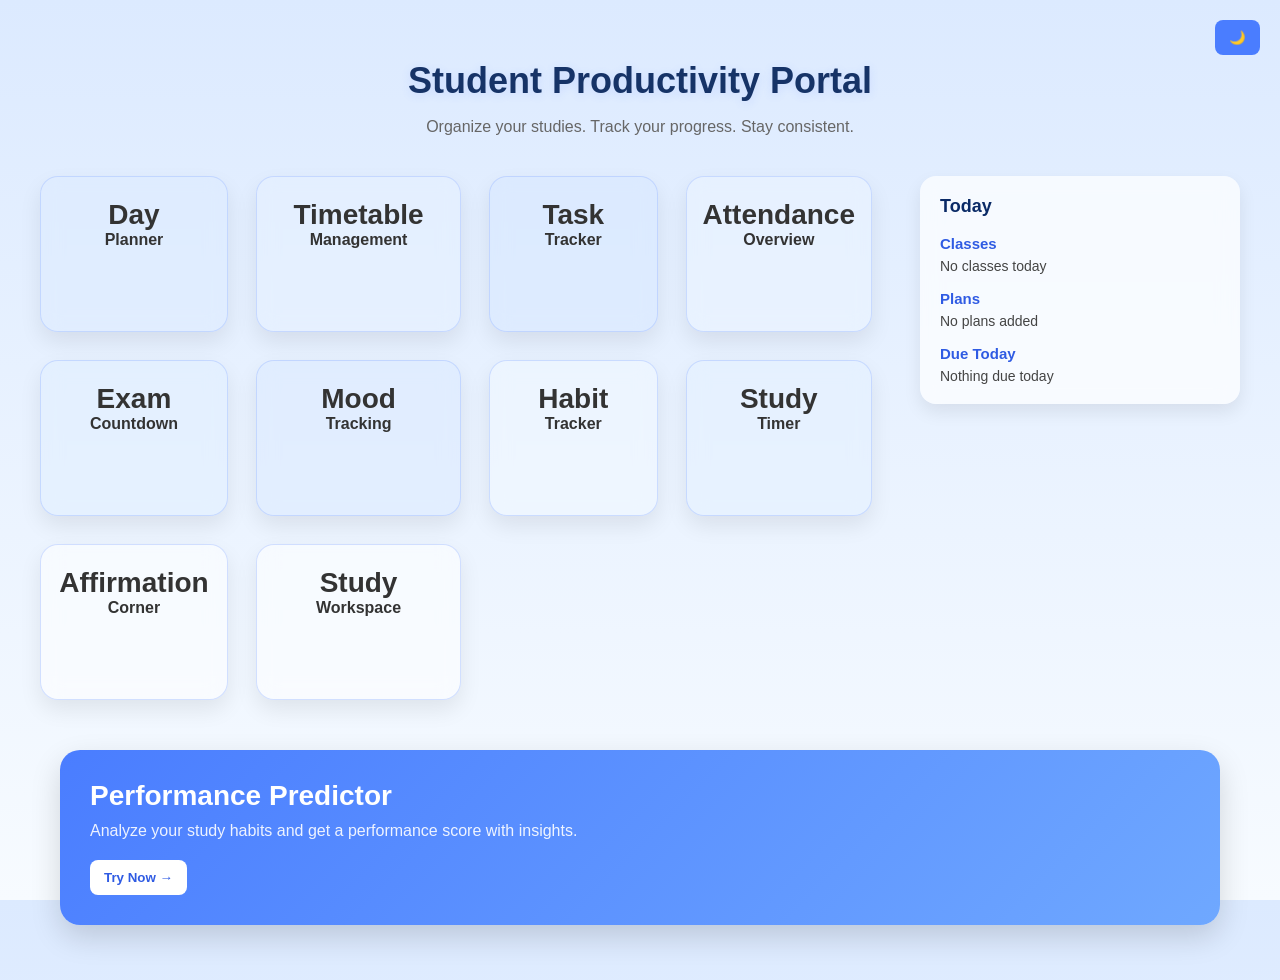
==== index.html @ c9bf9d11 "Added frontend to root for GitHub Pages" ====
<!DOCTYPE html>
<html>
<head>
    <meta charset="UTF-8">
    <title>Student Productivity Portal</title>
    <link rel="stylesheet" href="style.css">
</head>
<body>

    <h1>Student Productivity Portal</h1>
    <button id="themeToggle" onclick="toggleTheme()">🌙</button>
    <p class="subtitle">Organize your studies. Track your progress. Stay consistent.</p>

    <div class="main-layout">

        <div class="dashboard">
            <div class="card" onclick="openPlanner()">Day Planner</div>
            <div class="card" onclick="openTimetableManager()">Timetable Management</div>
            <div class="card" onclick="openTaskTracker()">Task Tracker</div>
            <div class="card" onclick="openAttendanceOverview()">Attendance Overview</div>
            <div class="card" onclick="openExamCountdown()">Exam Countdown</div>
            <div class="card" onclick="openMoodTracker()">Mood Tracking</div>
            <div class="card" onclick="openHabitTracker()">Habit Tracker</div>
            <div class="card" onclick="openStudyTimer()">Study Timer</div>
            <div class="card" onclick="openAffirmations()">Affirmation Corner</div>
            <div class="card" onclick="openWorkspace()">Study Workspace</div>
        </div>

        <div class="summary-panel">
            <h3>Today</h3>
            <div id="summaryContent"></div>
        </div>

    </div>

    <div class="predictor-highlight" onclick="openPredictor()">
        <div class="predictor-content">
            <h2>Performance Predictor</h2>
            <p>Analyze your study habits and get a performance score with insights.</p>
            <button>Try Now →</button>
        </div>
    </div>

    <script>
        function openStudyTimer(){ window.location.href="study-timer.html"; }
        function openTaskTracker(){ window.location.href="task-tracker.html"; }
        function openExamCountdown(){ window.location.href="exam-countdown.html"; }
        function openMoodTracker(){ window.location.href="mood-tracker.html"; }
        function openTimetableManager(){ window.location.href="timetable.html"; }
        function openAffirmations(){ window.location.href="affirmation.html"; }
        function openHabitTracker(){ window.location.href="habit-tracker.html"; }
        function openAttendanceOverview(){ window.location.href="attendance.html"; }
        function openPlanner(){ window.location.href="day-planner.html"; }
        function openPredictor(){ window.location.href="performance.html"; }
        function openWorkspace(){
            window.location.href = "workspace.html";
}
    </script>

    <script src="script.js"></script>

</body>
</html>
---- style.css ----
html, body{
    height: 100%;
}

body{
    background: linear-gradient(to bottom, #dceaff, #f7fbff);

    font-family: "Segoe UI", Arial, sans-serif;
    margin: 0;
    padding: 40px 20px;
    min-height: 100vh;
    color: #333;
}


h1{
    color: #163367;
    text-align:center;
    margin-top: 20px;
    margin-bottom: 5px;
    font-size: 36px;
    text-shadow: 0 2px 10px rgba(80,120,255,0.15);
}


.subtitle{
    text-align:center;
    color:#666;
    margin-bottom: 35px;
}

.main-layout{
    display: grid;
    grid-template-columns: 1fr 320px; /* cards + fixed sidebar */
    gap: 48px;
    max-width: 1200px;
    margin: 40px auto;
    align-items: start;
}



.summary-panel{
    background: rgba(255,255,255,0.7);
    backdrop-filter: blur(10px);
    padding: 20px;
    border-radius: 16px;
    box-shadow: 0 8px 18px rgba(0,0,0,0.08);
}

.summary-panel h3{
    margin-top: 0;
    font-size: 18px;
    color: #27406d;
}

.summary-panel h4{
    margin: 16px 0 6px;
    font-size: 15px;
    color: #2f5be3;
}

.summary-panel p{
    margin: 0;
    font-size: 14px;
    color: #444;
}


.summary-panel h3{
    margin-top: 0;
    color: #0a2a66;
}

.dashboard{
    display: grid;
    grid-template-columns: repeat(4, 1fr);
    gap: 28px;
}



.card{
    border-radius: 18px;
    padding: 22px 16px;
    text-align: center;
    font-weight: 600;
    cursor: pointer;

    background: rgba(255,255,255,0.55);
    backdrop-filter: blur(10px);

    border: 1px solid rgba(150,180,255,0.4);
    box-shadow: 0 10px 22px rgba(0,0,0,0.08);

    transition: all 0.25s ease;
    min-height: 110px;
}



.card::first-line{
    font-size: 28px;
}

.card:hover{
    transform: translateY(-6px);
    background: rgba(255,255,255,0.75);
    box-shadow: 0 16px 32px rgba(0,0,0,0.12);
}




.card:nth-child(1){ background: rgba(220,235,255,0.55); }
.card:nth-child(2){ background: rgba(230,240,255,0.55); }
.card:nth-child(3){ background: rgba(215,232,255,0.55); }
.card:nth-child(4){ background: rgba(235,245,255,0.55); }

.card:nth-child(5){ background: rgba(225,238,255,0.55); }
.card:nth-child(6){ background: rgba(218,233,255,0.55); }
.card:nth-child(7){ background: rgba(240,248,255,0.55); }
.card:nth-child(8){ background: rgba(228,240,255,0.55); }



.timer-box,
.task-box,
.exam-box,
.affirmation-box,
.habit-box,
.timetable-box {
    max-width: 450px;
    margin: 30px auto;
    padding: 22px;
    background: white;
    border-radius: 14px;
    box-shadow: 0 8px 18px rgba(0,0,0,0.08);
}

input, select{
    padding: 10px;
    font-size: 14px;
    border-radius: 8px;
    border: 1px solid #dcdcdc;
    outline: none;
}

input:focus, select:focus{
    border-color: #4a7dff;
}

button{
    padding: 10px 14px;
    border-radius: 8px;
    border: none;
    background: #4a7dff;
    color: white;
    font-weight: 600;
    cursor: pointer;
    transition: 0.2s;
}

button:hover{
    background: #2f5be3;
}

#time{
    font-size: 34px;
    margin: 15px 0;
    font-weight: bold;
}

.task-card,
.exam-card,
.habit-card,
.affirm-card {
    background: #ffffff;
    margin: 15px auto;
    padding: 15px;
    max-width: 450px;
    border-radius: 12px;
    box-shadow: 0 4px 10px rgba(0,0,0,0.08);
}

.mood-buttons {
    text-align: center;
    margin: 20px;
}

.mood-buttons button {
    margin: 5px;
}
.calendar {
    display: grid;
    grid-template-columns: repeat(7, 1fr);
    gap: 10px;
    max-width: 520px;
    margin: auto;
}

.day-box {
    background: white;
    border-radius: 10px;
    padding: 12px;
    text-align: center;
    box-shadow: 0 3px 8px rgba(0,0,0,0.08);
    min-height: 55px;
}

.timetable {
    width: 95%;
    margin: 25px auto;
    border-collapse: collapse;
    background: white;
    border-radius: 10px;
    overflow: hidden;
}

.timetable th, .timetable td {
    border: 1px solid #e3e6ee;
    padding: 12px;
    text-align: center;
}

.timetable th {
    background: #4a7dff;
    color: white;
    font-weight: 600;
}
.time-row{
    display: flex;
    gap: 10px;
    justify-content: space-between;
}

.time-row div{
    flex: 1;
}

.attendance-header{
    text-align: center;
    color:#0a2a66;
}

.predictor-highlight {
    margin: 50px auto;
    max-width: 1100px;
    padding: 30px;
    border-radius: 20px;

    background: linear-gradient(135deg, #4a7dff, #6fa8ff);
    color: white;

    display: flex;
    justify-content: space-between;
    align-items: center;

    box-shadow: 0 12px 30px rgba(0,0,0,0.15);
    cursor: pointer;

    transition: all 0.3s ease;
}

.predictor-highlight:hover {
    transform: translateY(-5px) scale(1.01);
}

.predictor-content h2 {
    margin: 0;
    font-size: 28px;
}

.predictor-content p {
    margin: 10px 0 20px;
    font-size: 16px;
    opacity: 0.9;
}

.predictor-highlight button {
    background: white;
    color: #2f5be3;
    font-weight: 600;
}

.predictor-highlight button:hover {
    background: #eef3ff;
}
.predictor-highlight {
    animation: fadeIn 0.8s ease;
}

@keyframes fadeIn {
    from {
        opacity: 0;
        transform: translateY(20px);
    }
    to {
        opacity: 1;
        transform: translateY(0);
    }
}

.dark {
    background: #0f172a;
    color: #e2e8f0;
}

.dark .card,
.dark .task-card,
.dark .exam-card,
.dark .habit-card,
.dark .affirm-card,
.dark .timer-box,
.dark .task-box,
.dark .exam-box,
.dark .habit-box {
    background: #1e293b;
    color: #e2e8f0;
}

.dark input,
.dark select {
    background: #121d36;
    color: #e2e8f0;
    border: 1px solid #334155;
}

.dark .summary-panel {
    background: rgba(30, 41, 59, 0.9);
}

.dark .predictor-highlight {
    background: linear-gradient(135deg, #1e3a8a, #2563eb);
}

#themeToggle {
    position: fixed;
    top: 20px;
    right: 20px;
    z-index: 1000;
}

.workspace-controls .row {
    display: flex;
    justify-content: center;
    gap: 12px;
    flex-wrap: wrap;
    margin-bottom: 10px;
}

.workspace-controls .secondary {
    margin-top: 5px;
}
#drawCanvas {
    width: 100%;
    height: 500px;

    border: 1px solid #ccc;
    border-radius: 12px;

    background-image: 
        linear-gradient(to right, #eee 1px, transparent 1px),
        linear-gradient(to bottom, #eee 1px, transparent 1px);

    background-size: 20px 20px;

    display: block;
    margin: 20px auto;
}


#drawStatus {
    font-weight: bold;
    margin-bottom: 10px;
}
.workspace-box {
    width: 90%;
    max-width: 1100px;
    margin: 30px auto;
    padding: 25px;

    background: white;
    border-radius: 16px;
    box-shadow: 0 8px 18px rgba(0,0,0,0.08);

    text-align: center;
}
.card {
    opacity: 0;
    transform: translateY(20px);
    animation: fadeUp 0.6s ease forwards;
}

.card:nth-child(1) { animation-delay: 0.1s; }
.card:nth-child(2) { animation-delay: 0.2s; }
.card:nth-child(3) { animation-delay: 0.3s; }
.card:nth-child(4) { animation-delay: 0.4s; }

@keyframes fadeUp {
    to {
        opacity: 1;
        transform: translateY(0);
    }
}
#resultBox {
    animation: fadeIn 0.5s ease;
}

@keyframes fadeIn {
    from { opacity: 0; transform: scale(0.95); }
    to { opacity: 1; transform: scale(1); }
}
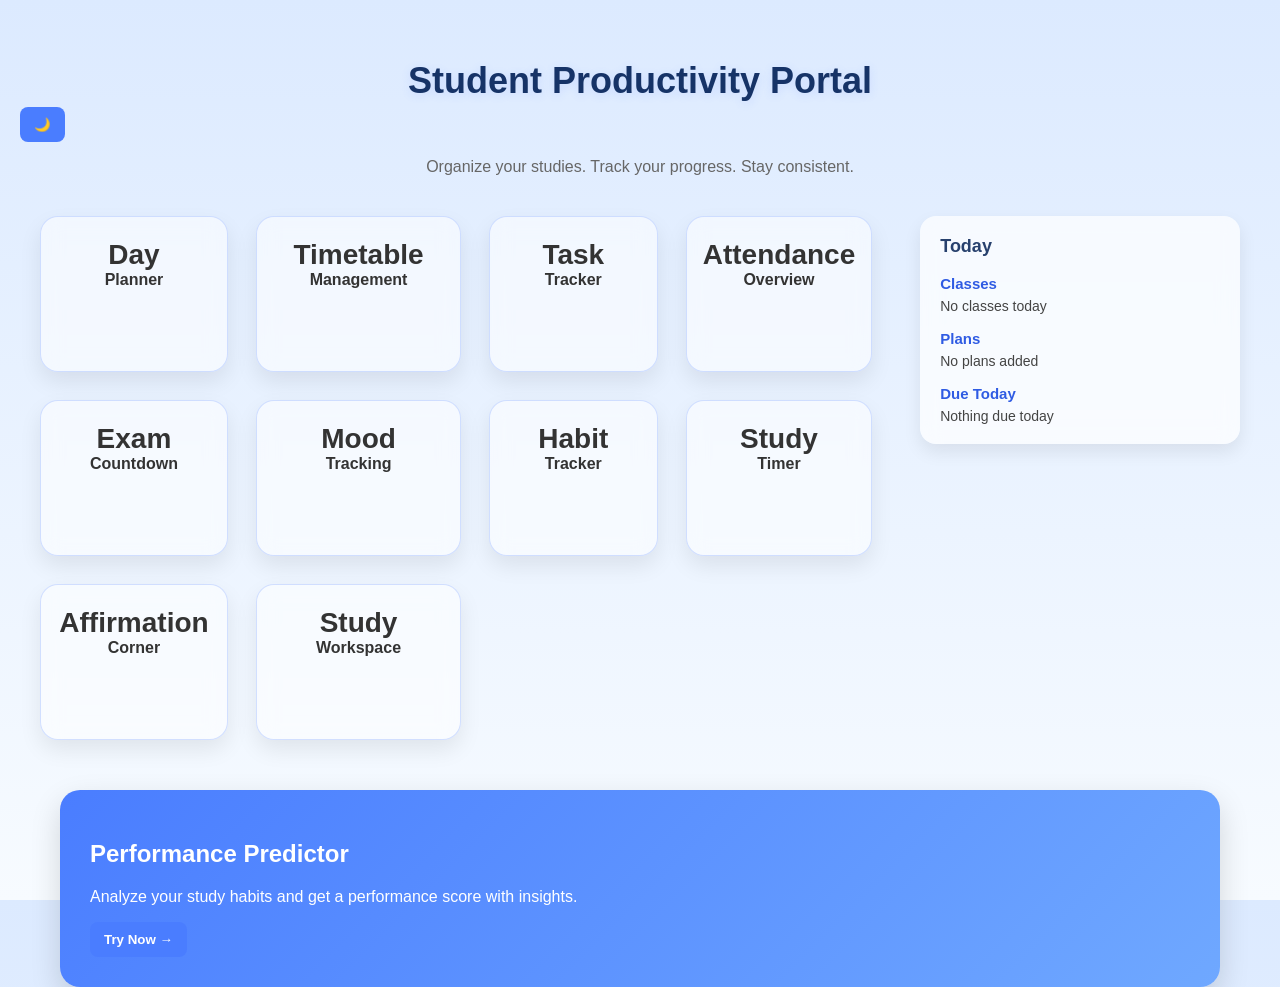
==== commit 71b0fd6d: "force refresh cache" ====
--- a/index.html
+++ b/index.html
@@ -3,7 +3,7 @@
 <head>
     <meta charset="UTF-8">
     <title>Student Productivity Portal</title>
-    <link rel="stylesheet" href="style.css">
+    <link rel="stylesheet" href="style.css?v=2">
 </head>
 <body>
 
@@ -57,7 +57,7 @@
 }
     </script>
 
-    <script src="script.js"></script>
+    <script src="script.js?v=2"></script>
 
 </body>
 </html>
--- a/style.css
+++ b/style.css
@@ -1,18 +1,15 @@
-
 html, body{
     height: 100%;
 }
 
 body{
     background: linear-gradient(to bottom, #dceaff, #f7fbff);
-
     font-family: "Segoe UI", Arial, sans-serif;
     margin: 0;
     padding: 40px 20px;
     min-height: 100vh;
     color: #333;
 }
-
 
 h1{
     color: #163367;
@@ -23,7 +20,6 @@
     text-shadow: 0 2px 10px rgba(80,120,255,0.15);
 }
 
-
 .subtitle{
     text-align:center;
     color:#666;
@@ -32,14 +28,12 @@
 
 .main-layout{
     display: grid;
-    grid-template-columns: 1fr 320px; /* cards + fixed sidebar */
+    grid-template-columns: 1fr 320px;
     gap: 48px;
     max-width: 1200px;
     margin: 40px auto;
     align-items: start;
 }
-
-
 
 .summary-panel{
     background: rgba(255,255,255,0.7);
@@ -67,19 +61,11 @@
     color: #444;
 }
 
-
-.summary-panel h3{
-    margin-top: 0;
-    color: #0a2a66;
-}
-
 .dashboard{
     display: grid;
     grid-template-columns: repeat(4, 1fr);
     gap: 28px;
 }
-
-
 
 .card{
     border-radius: 18px;
@@ -98,8 +84,6 @@
     min-height: 110px;
 }
 
-
-
 .card::first-line{
     font-size: 28px;
 }
@@ -109,21 +93,6 @@
     background: rgba(255,255,255,0.75);
     box-shadow: 0 16px 32px rgba(0,0,0,0.12);
 }
-
-
-
-
-.card:nth-child(1){ background: rgba(220,235,255,0.55); }
-.card:nth-child(2){ background: rgba(230,240,255,0.55); }
-.card:nth-child(3){ background: rgba(215,232,255,0.55); }
-.card:nth-child(4){ background: rgba(235,245,255,0.55); }
-
-.card:nth-child(5){ background: rgba(225,238,255,0.55); }
-.card:nth-child(6){ background: rgba(218,233,255,0.55); }
-.card:nth-child(7){ background: rgba(240,248,255,0.55); }
-.card:nth-child(8){ background: rgba(228,240,255,0.55); }
-
-
 
 .timer-box,
 .task-box,
@@ -159,17 +128,10 @@
     color: white;
     font-weight: 600;
     cursor: pointer;
-    transition: 0.2s;
 }
 
 button:hover{
     background: #2f5be3;
-}
-
-#time{
-    font-size: 34px;
-    margin: 15px 0;
-    font-weight: bold;
 }
 
 .task-card,
@@ -184,14 +146,6 @@
     box-shadow: 0 4px 10px rgba(0,0,0,0.08);
 }
 
-.mood-buttons {
-    text-align: center;
-    margin: 20px;
-}
-
-.mood-buttons button {
-    margin: 5px;
-}
 .calendar {
     display: grid;
     grid-template-columns: repeat(7, 1fr);
@@ -206,7 +160,6 @@
     padding: 12px;
     text-align: center;
     box-shadow: 0 3px 8px rgba(0,0,0,0.08);
-    min-height: 55px;
 }
 
 .timetable {
@@ -214,8 +167,6 @@
     margin: 25px auto;
     border-collapse: collapse;
     background: white;
-    border-radius: 10px;
-    overflow: hidden;
 }
 
 .timetable th, .timetable td {
@@ -227,21 +178,6 @@
 .timetable th {
     background: #4a7dff;
     color: white;
-    font-weight: 600;
-}
-.time-row{
-    display: flex;
-    gap: 10px;
-    justify-content: space-between;
-}
-
-.time-row div{
-    flex: 1;
-}
-
-.attendance-header{
-    text-align: center;
-    color:#0a2a66;
 }
 
 .predictor-highlight {
@@ -259,156 +195,37 @@
 
     box-shadow: 0 12px 30px rgba(0,0,0,0.15);
     cursor: pointer;
-
-    transition: all 0.3s ease;
-}
-
-.predictor-highlight:hover {
-    transform: translateY(-5px) scale(1.01);
-}
-
-.predictor-content h2 {
-    margin: 0;
-    font-size: 28px;
-}
-
-.predictor-content p {
-    margin: 10px 0 20px;
-    font-size: 16px;
-    opacity: 0.9;
-}
-
-.predictor-highlight button {
-    background: white;
-    color: #2f5be3;
-    font-weight: 600;
-}
-
-.predictor-highlight button:hover {
-    background: #eef3ff;
-}
-.predictor-highlight {
-    animation: fadeIn 0.8s ease;
-}
-
-@keyframes fadeIn {
-    from {
-        opacity: 0;
-        transform: translateY(20px);
-    }
-    to {
-        opacity: 1;
-        transform: translateY(0);
-    }
-}
-
-.dark {
-    background: #0f172a;
+}
+body.dark {
+    background: linear-gradient(135deg, #0f172a, #1e293b);
     color: #e2e8f0;
 }
 
-.dark .card,
-.dark .task-card,
-.dark .exam-card,
-.dark .habit-card,
-.dark .affirm-card,
-.dark .timer-box,
-.dark .task-box,
-.dark .exam-box,
-.dark .habit-box {
+body.dark .card,
+body.dark .task-card,
+body.dark .exam-card,
+body.dark .habit-card,
+body.dark .affirm-card,
+body.dark .timer-box,
+body.dark .task-box,
+body.dark .exam-box,
+body.dark .habit-box,
+body.dark .timetable-box {
     background: #1e293b;
     color: #e2e8f0;
 }
 
-.dark input,
-.dark select {
+body.dark input,
+body.dark select {
     background: #121d36;
     color: #e2e8f0;
     border: 1px solid #334155;
 }
 
-.dark .summary-panel {
+body.dark .summary-panel {
     background: rgba(30, 41, 59, 0.9);
 }
 
-.dark .predictor-highlight {
+body.dark .predictor-highlight {
     background: linear-gradient(135deg, #1e3a8a, #2563eb);
-}
-
-#themeToggle {
-    position: fixed;
-    top: 20px;
-    right: 20px;
-    z-index: 1000;
-}
-
-.workspace-controls .row {
-    display: flex;
-    justify-content: center;
-    gap: 12px;
-    flex-wrap: wrap;
-    margin-bottom: 10px;
-}
-
-.workspace-controls .secondary {
-    margin-top: 5px;
-}
-#drawCanvas {
-    width: 100%;
-    height: 500px;
-
-    border: 1px solid #ccc;
-    border-radius: 12px;
-
-    background-image: 
-        linear-gradient(to right, #eee 1px, transparent 1px),
-        linear-gradient(to bottom, #eee 1px, transparent 1px);
-
-    background-size: 20px 20px;
-
-    display: block;
-    margin: 20px auto;
-}
-
-
-#drawStatus {
-    font-weight: bold;
-    margin-bottom: 10px;
-}
-.workspace-box {
-    width: 90%;
-    max-width: 1100px;
-    margin: 30px auto;
-    padding: 25px;
-
-    background: white;
-    border-radius: 16px;
-    box-shadow: 0 8px 18px rgba(0,0,0,0.08);
-
-    text-align: center;
-}
-.card {
-    opacity: 0;
-    transform: translateY(20px);
-    animation: fadeUp 0.6s ease forwards;
-}
-
-.card:nth-child(1) { animation-delay: 0.1s; }
-.card:nth-child(2) { animation-delay: 0.2s; }
-.card:nth-child(3) { animation-delay: 0.3s; }
-.card:nth-child(4) { animation-delay: 0.4s; }
-
-@keyframes fadeUp {
-    to {
-        opacity: 1;
-        transform: translateY(0);
-    }
-}
-#resultBox {
-    animation: fadeIn 0.5s ease;
-}
-
-@keyframes fadeIn {
-    from { opacity: 0; transform: scale(0.95); }
-    to { opacity: 1; transform: scale(1); }
 }
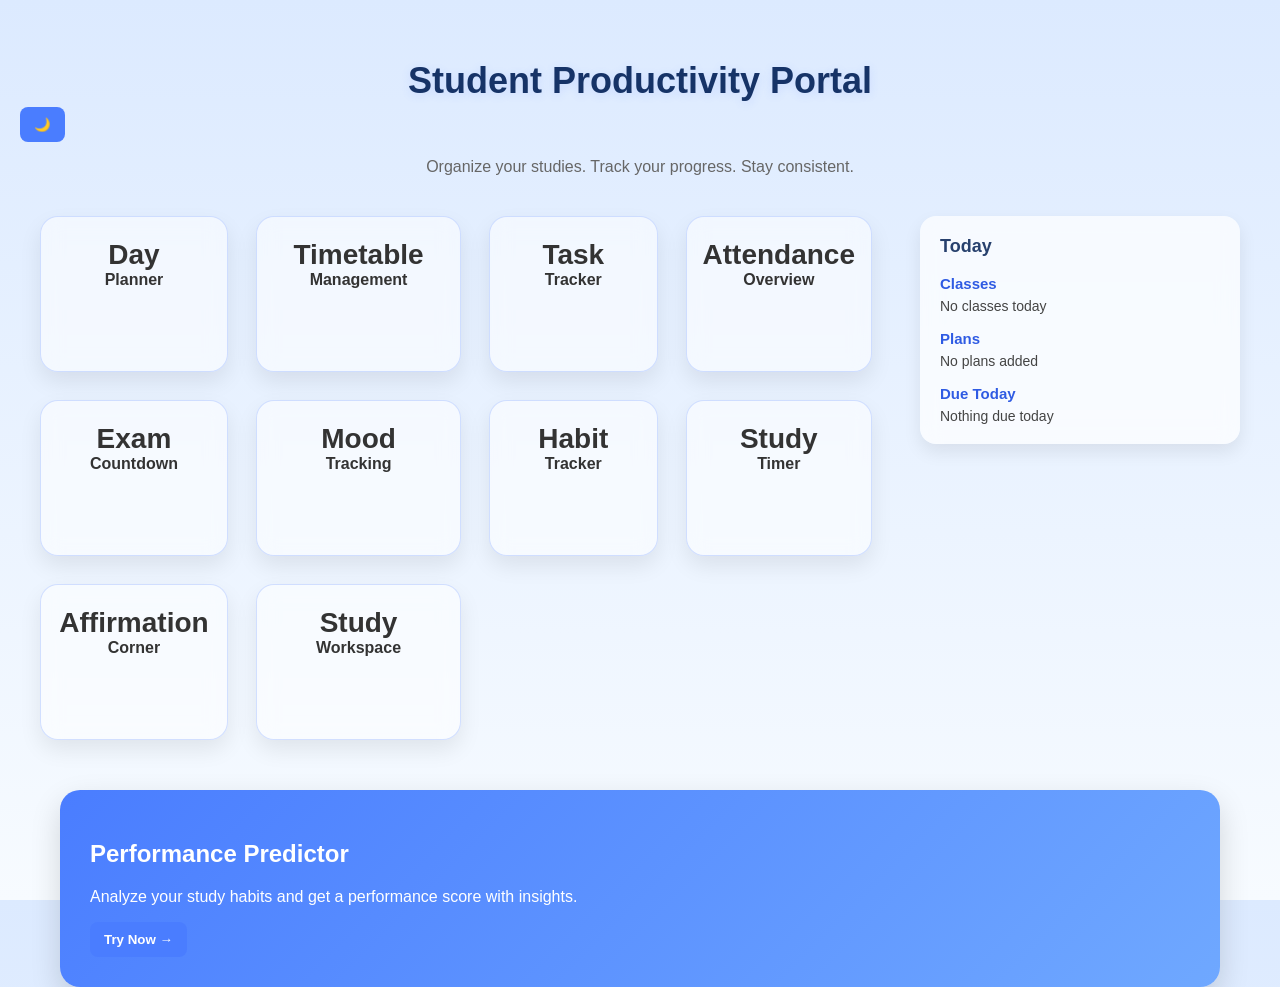
==== commit 875c89a5: "Fixed dark mode properly" ====
--- a/index.html
+++ b/index.html
@@ -8,7 +8,7 @@
 <body>
 
     <h1>Student Productivity Portal</h1>
-    <button id="themeToggle" onclick="toggleTheme()">🌙</button>
+    <button id="themeToggle">🌙</button>
     <p class="subtitle">Organize your studies. Track your progress. Stay consistent.</p>
 
     <div class="main-layout">
